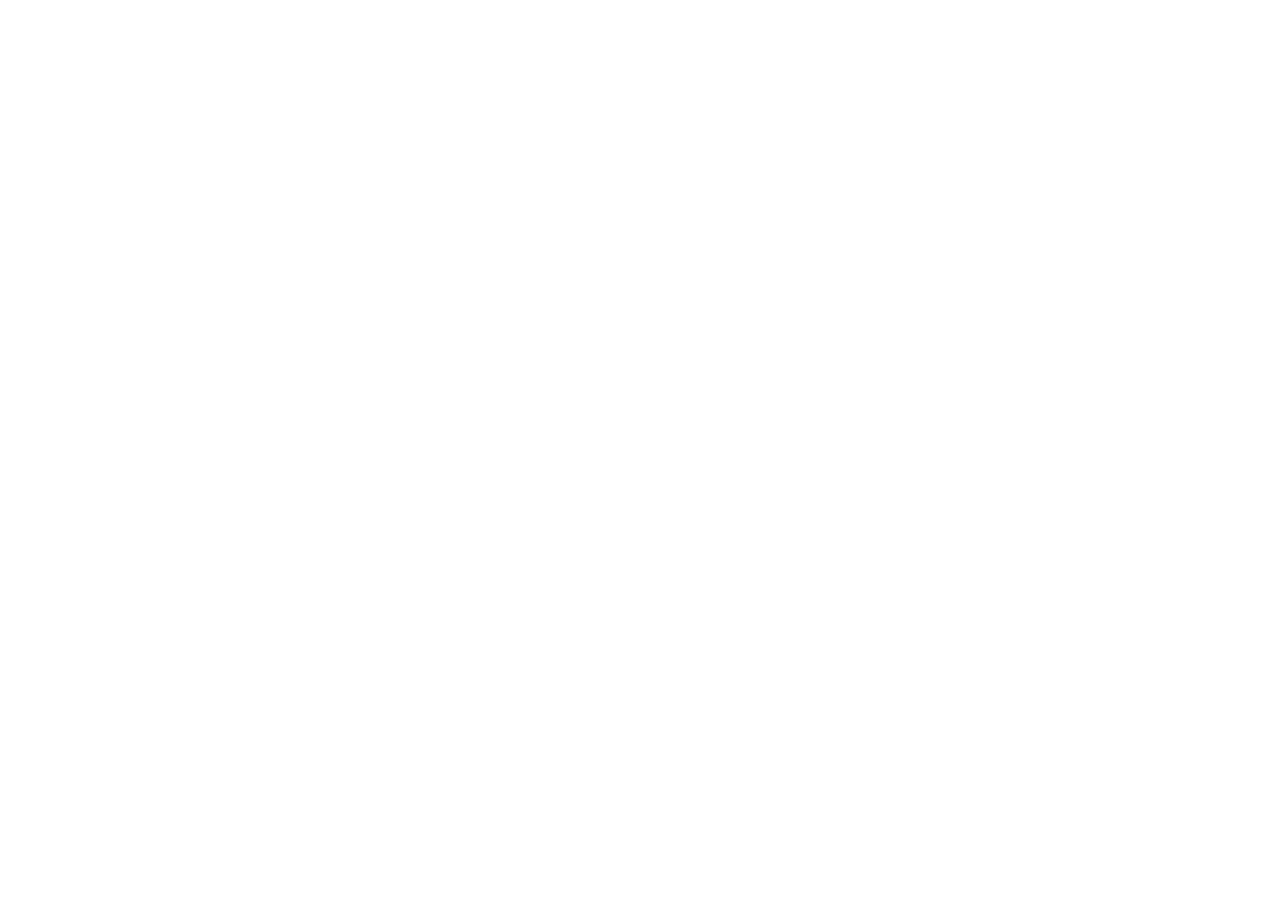
==== FyloLandingPage/index.html @ b5d731e4 "first commit" ====
<!DOCTYPE html>
<html lang="en">
<head>
    <meta charset="UTF-8">
    <meta http-equiv="X-UA-Compatible" content="IE=edge">
    <meta name="viewport" content="width=device-width, initial-scale=1.0">
    <title>Home Page</title>
</head>
<body>
    
</body>
</html>
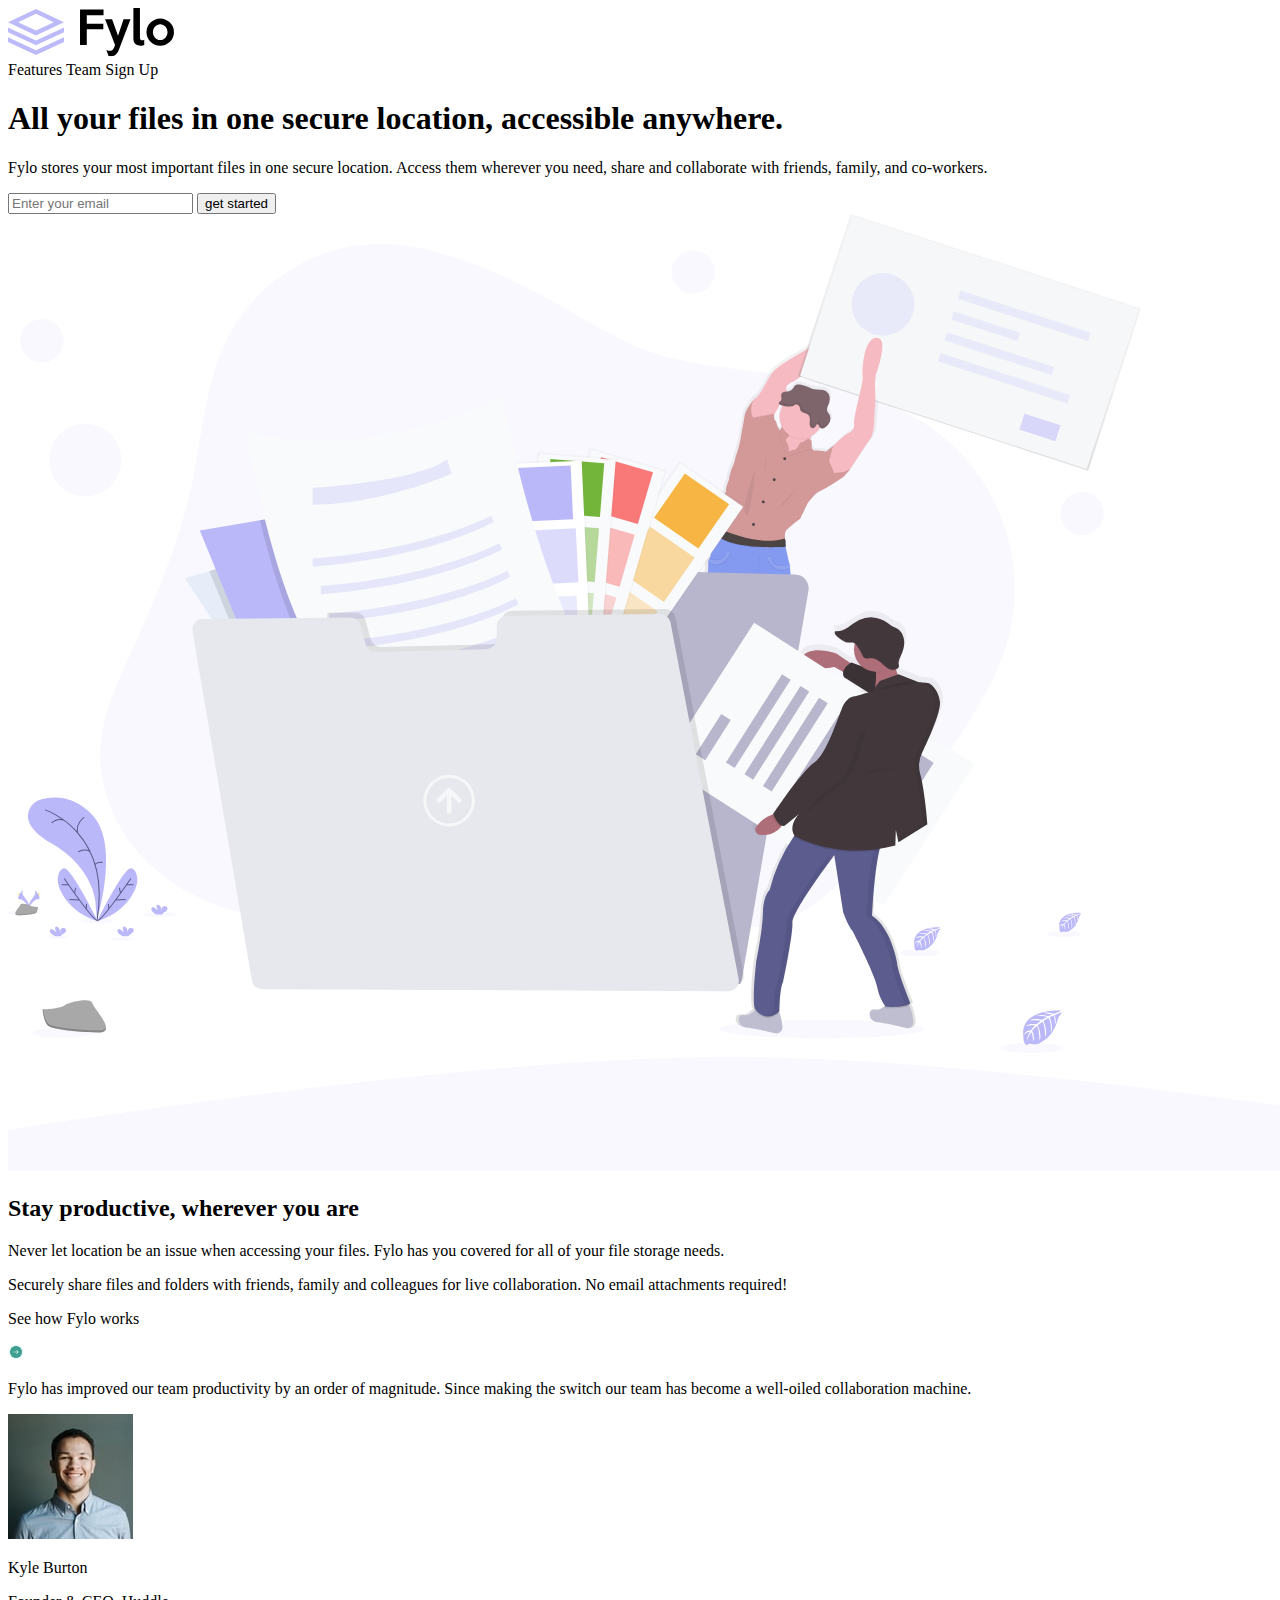
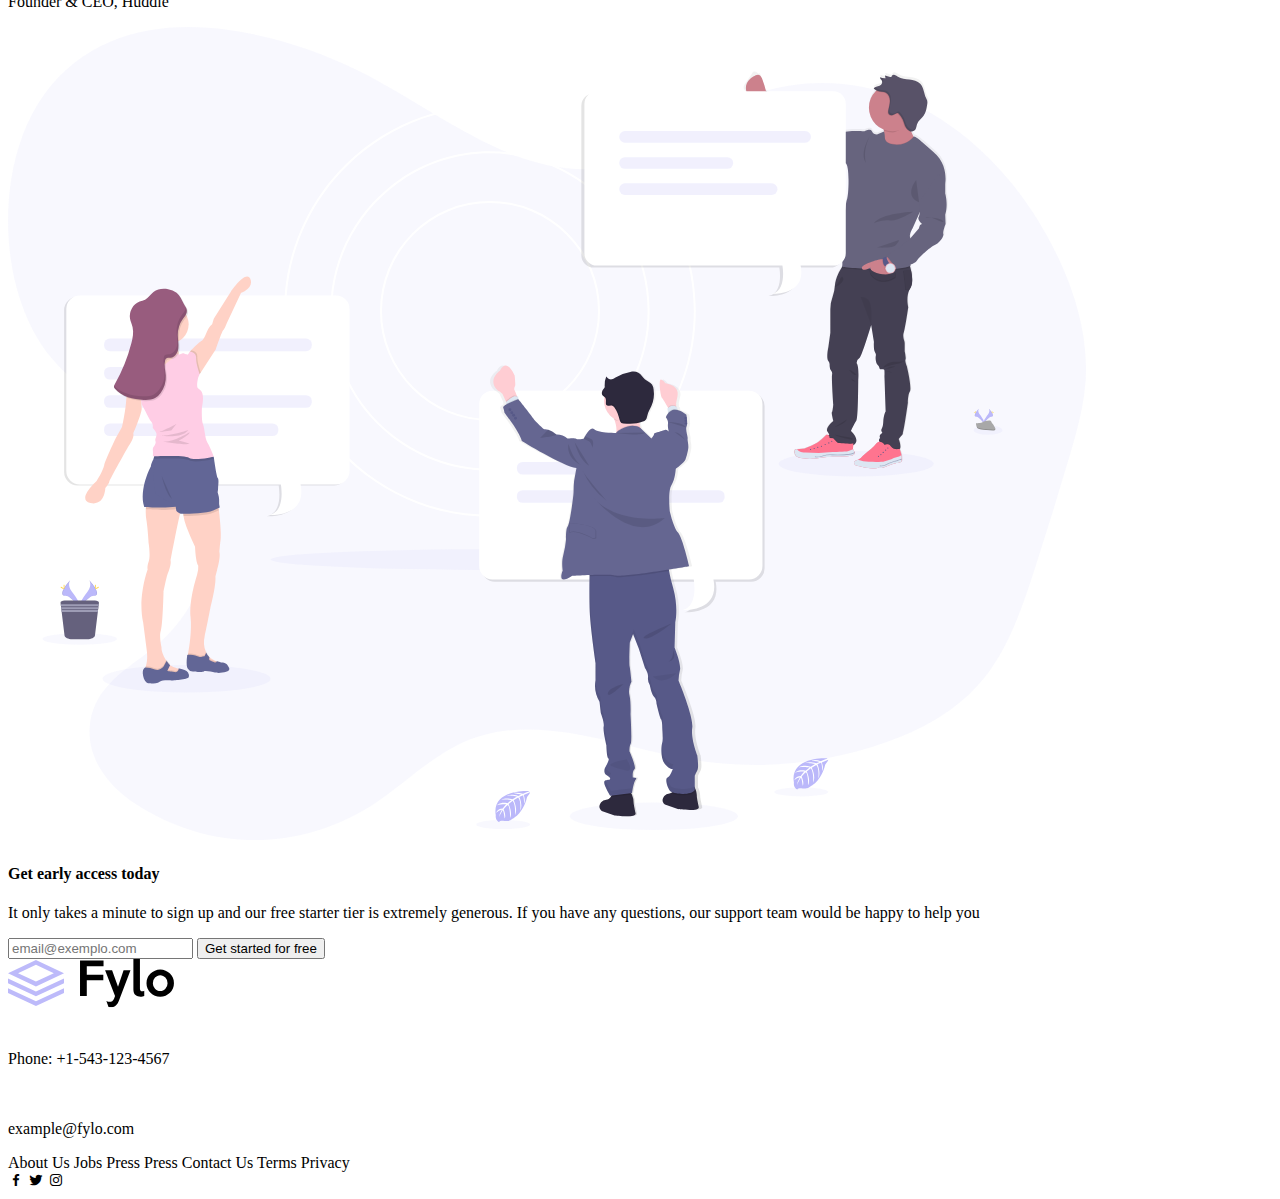
==== commit 104177a6: "html da pagina" ====
--- a/FyloLandingPage/index.html
+++ b/FyloLandingPage/index.html
@@ -4,9 +4,98 @@
     <meta charset="UTF-8">
     <meta http-equiv="X-UA-Compatible" content="IE=edge">
     <meta name="viewport" content="width=device-width, initial-scale=1.0">
+    <link rel="stylesheet" type="text/css" href="index.css"> 
+    <link href='https://unpkg.com/boxicons@2.1.1/css/boxicons.min.css' rel='stylesheet'>
     <title>Home Page</title>
 </head>
 <body>
+    <header class="cabecalho">
+        <img src="./images/logo.svg" class="cabecalho-logo">
+        <nav class="cabecalho-menu">
+            <a class="cabecalho-item">Features</a>
+            <a class="cabecalho-item">Team</a>
+            <a class="cabecalho-item">Sign Up</a>
+        </nav>
+    </header>
+
+    <main class="conteudo">
+
+        <section class="conteudo-principal">
+
+            <div class="conteudo-principal-escrito">
+                <h1 class="conteudo-principal-escrito-titulo">All your files in one secure location, accessible anywhere.</h1>
+                <p class="conteudo-principal-escrito-texto">Fylo stores your most important files in one secure location. Access them wherever you need, share and collaborate with friends, family, and co-workers.</p>
+                <input type="text" placeholder="Enter your email" class="conteudo-principal-escrito-caixa">
+                <input type="button" value="get started" class="conteudo-principal-escrito-botao">
+                <img src="./images/illustration-1.svg" class="conteudo-principal-escrito-ilustracao">
+            </div>  
+
+        </section>
+
+        <section class="conteudo-secundario">
+
+            <div class="conteudo-secundario-curva">
+                <img src="./images/bg-curve-desktop.svg" class="conteudo-secundario-curva-imagem">
+            </div>
+
+            <div class="conteudo-secundario-escrito">
+                <h2 class="conteudo-secundario-titulo">Stay productive, wherever you are</h2>
+                <p class="conteudo-secundario-paragrafo">Never let location be an issue when accessing your files. Fylo has you covered for all of your file storage needs.</p>
+                <p class="conteudo-secundario-paragrafo">Securely share files and folders with friends, family and colleagues for live collaboration. No email attachments required!</p>
+                <p class="conteudo-secundario-verde">See how Fylo works</p>
+                <img src="./images/icon-arrow.svg" class="conteudo-secundario-seta">
+
+                <div class="conteudo-secundario-caixa">
+                    <p class="conteudo-secundario-caixa-texto">Fylo has improved our team productivity by an order of magnitude. Since making the switch our team has become a well-oiled collaboration machine.</p>
+                    <img src="./images/avatar-testimonial.jpg" class="conteudo-secundario-caixa-imagem">
+                    <p class="conteudo-secundario-caixa-nome">Kyle Burton</p>
+                    <p class="conteudo-secundario-caixa-descricao">Founder & CEO, Huddle</p>
+                </div>
+
+                <img src="./images/illustration-2.svg" class="conteudo-secundario-ilustracao">
+            </div>           
+        </section>
+
+        <section class="conteudo-terceario">
+            <div class="conteudo-terceario-escrito">
+                <h4 class="conteudo-terceario-escrito-titulo">Get early access today</h4>
+                <p class="conteudo-terceario-escrito-paragrafo">It only takes a minute to sign up and our free starter tier is extremely generous. If you have any questions, our support team would be happy to help you</p>
+                <input type="text" placeholder="email@exemplo.com" class="conteudo-terceario-escrito-caixa">
+                <input type="button" value="Get started for free" class="conteudo-terceario-escrito-botao">
+            </div>
+        </section>
+    </main>
+
+    <footer class="conteudo-rodape">
+
+        <div class="conteudo-rodape-logo">
+            <img src="./images/logo.svg" class="conteudo-rodape-imagem">
+        </div>
+
+        <div class="conteudo-rodape-esquerda">
+            <img src="./images/icon-phone.svg" class="conteudo-rodape-esquerda-phone">
+            <p class="conteudo-rodape-esquerda-texto">Phone: +1-543-123-4567</p>
+            <img src="./images/icon-email.svg" class="conteudo-rodape-esquerda-email">
+            <p class="conteudo-rodape-esquerda-texto">example@fylo.com</p>
+        </div>
+
+        <div class="conteudo-rodape-menu">
+            <a class="conteudo-rodape-esquerda-item">About Us</a>
+            <a class="conteudo-rodape-esquerda-item">Jobs</a>
+            <a class="conteudo-rodape-esquerda-item">Press</a>
+            <a class="conteudo-rodape-esquerda-item">Press</a>
+            <a class="conteudo-rodape-esquerda-item">Contact Us</a>
+            <a class="conteudo-rodape-esquerda-item">Terms</a>
+            <a class="conteudo-rodape-esquerda-item">Privacy</a>
+        </div>
+
+        <div class="conteudo-rodape-direita">            
+            <i class='bx bxl-facebook'></i>
+            <i class='bx bxl-twitter' ></i>
+            <i class='bx bxl-instagram' ></i>
+        </div>
+
+    </footer>
     
 </body>
 </html>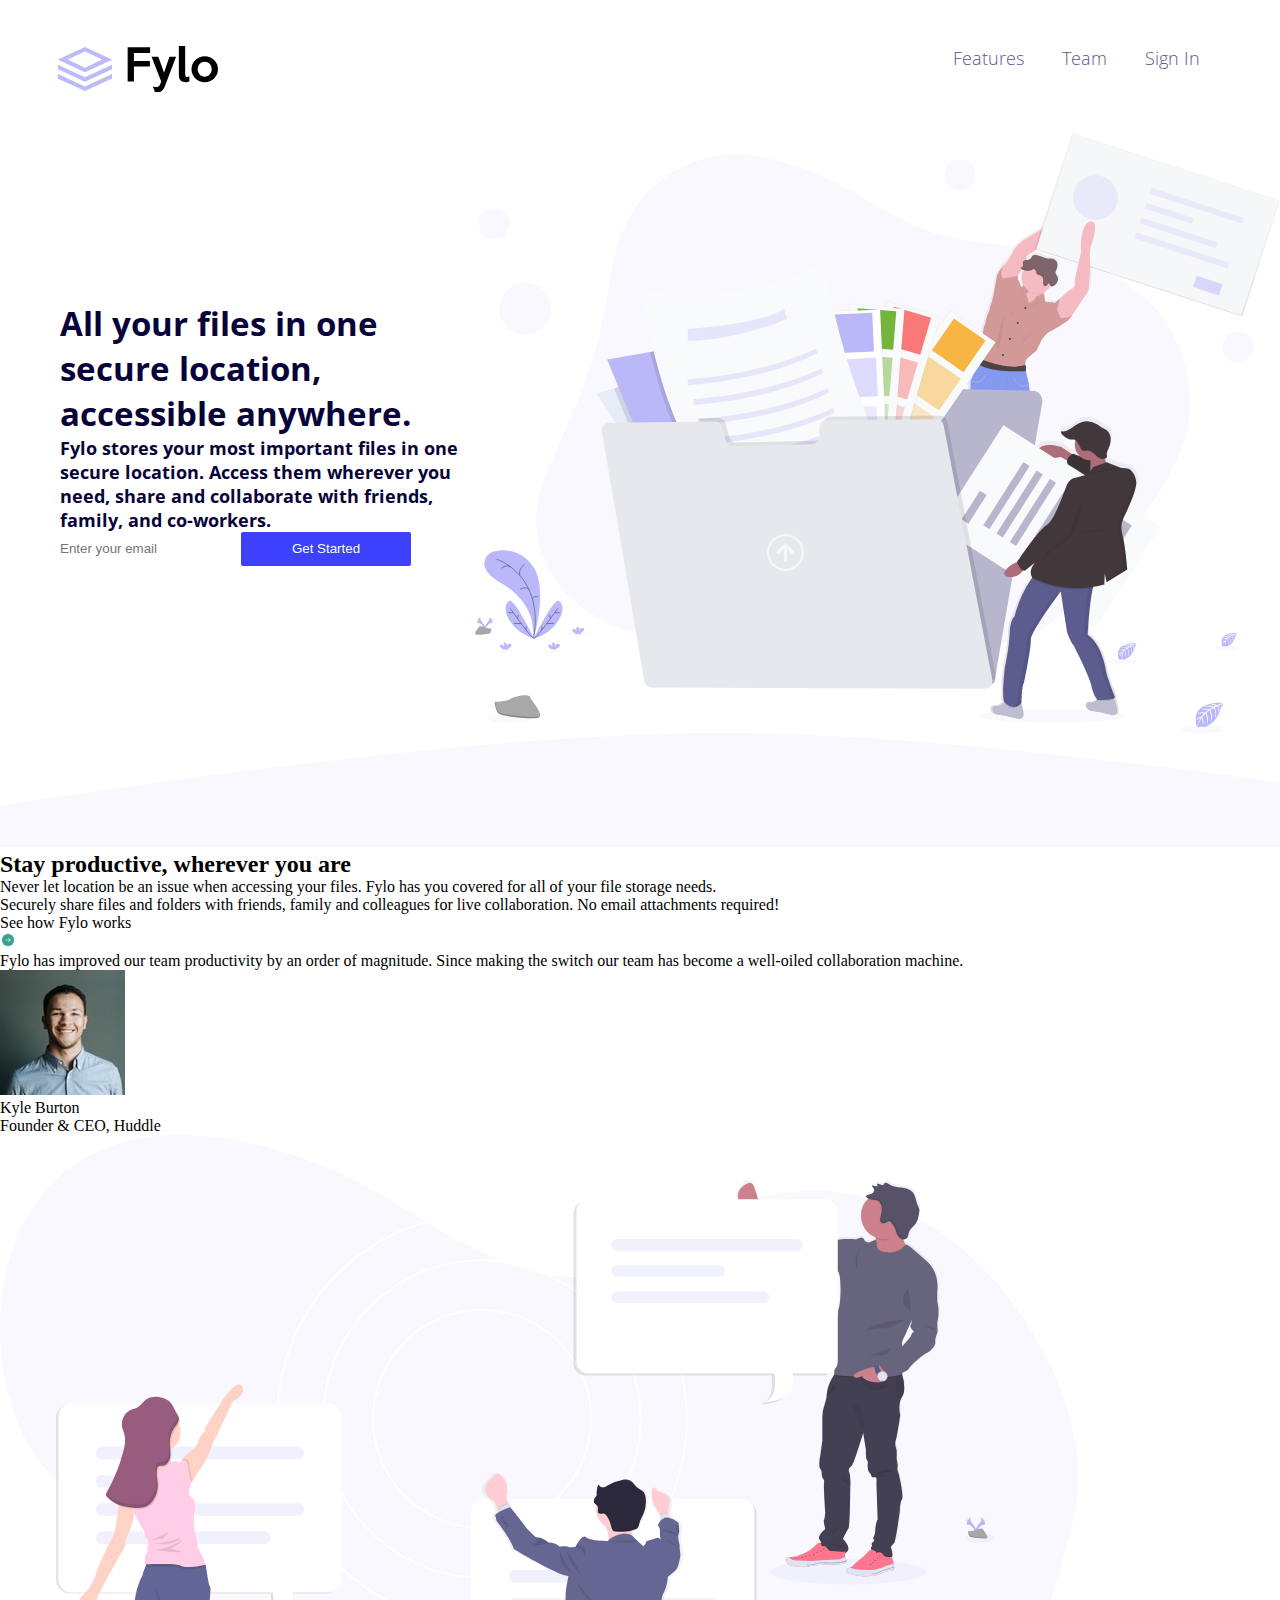
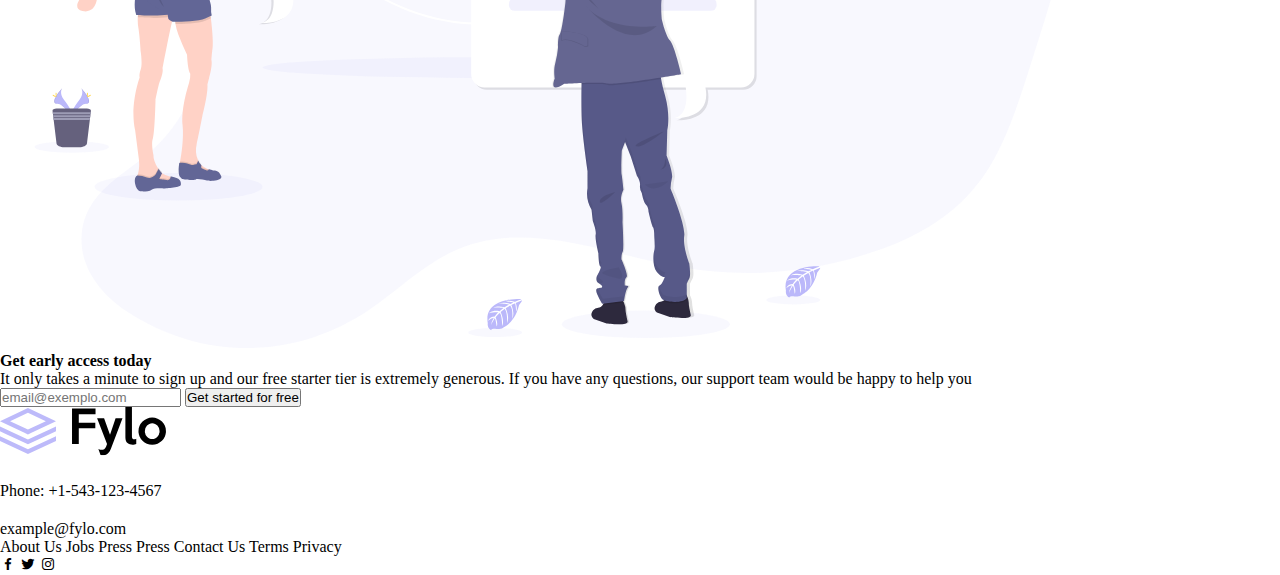
==== commit a696e7c6: "ajustando o css" ====
--- a/FyloLandingPage/index.html
+++ b/FyloLandingPage/index.html
@@ -14,22 +14,22 @@
         <nav class="cabecalho-menu">
             <a class="cabecalho-item">Features</a>
             <a class="cabecalho-item">Team</a>
-            <a class="cabecalho-item">Sign Up</a>
+            <a class="cabecalho-item">Sign In</a>
         </nav>
     </header>
 
     <main class="conteudo">
 
         <section class="conteudo-principal">
-
             <div class="conteudo-principal-escrito">
-                <h1 class="conteudo-principal-escrito-titulo">All your files in one secure location, accessible anywhere.</h1>
+                <h1 class="conteudo-principal-escrito-titulo"> All your files in one secure location,<br> accessible anywhere.</h1>
                 <p class="conteudo-principal-escrito-texto">Fylo stores your most important files in one secure location. Access them wherever you need, share and collaborate with friends, family, and co-workers.</p>
-                <input type="text" placeholder="Enter your email" class="conteudo-principal-escrito-caixa">
-                <input type="button" value="get started" class="conteudo-principal-escrito-botao">
-                <img src="./images/illustration-1.svg" class="conteudo-principal-escrito-ilustracao">
+                <div class="caixas">
+                <input type="email" placeholder="Enter your email" class="conteudo-principal-escrito-email">
+                <input type="button" value="Get Started" class="conteudo-principal-escrito-botao">
+                </div>                
             </div>  
-
+            <img src="./images/illustration-1.svg" class="conteudo-principal-escrito-ilustracao">
         </section>
 
         <section class="conteudo-secundario">
--- a/FyloLandingPage/index.css
+++ b/FyloLandingPage/index.css
@@ -0,0 +1,93 @@
+@import url('https://fonts.googleapis.com/css2?family=Open+Sans:wght@300&family=Raleway:wght@100&display=swap');
+
+* {
+    margin: 0;
+    padding: 0;
+    box-sizing: border-box;
+    text-decoration: none;
+}
+
+body {
+    font-size: 100%;
+}
+
+.cabecalho {
+    display: flex;
+    flex-direction: row;
+    justify-content: space-between;
+    padding-top: 6px;
+    padding-left: 18px;
+    margin: 40px;
+    margin-right: 80px;
+}
+
+.cabecalho-logo {
+    display: flex;
+    align-self: flex-start;
+    width: 160px;
+}
+
+.cabecalho-menu {
+    display: flex;
+    gap: 38px;
+}
+
+.cabecalho-item {
+    font-family: 'Open Sans', sans-serif;
+    color: #585989;
+    font-weight: 100;
+    font-size: 18px;
+}
+
+.conteudo-principal {
+    display: flex;
+    align-items: center;
+    padding-left: 60px;
+}
+
+.conteudo-principal-escrito {
+    display: flex;
+    flex-direction: column;
+    align-items: flex-start ;
+}
+
+.conteudo-principal-escrito-titulo{
+    font-family: 'Open Sans', sans-serif;
+    color: #070439;
+    font-weight: 700;
+    font-size: 33px;
+}
+
+.conteudo-principal-escrito-texto {
+    font-family: 'Open Sans', sans-serif;
+    color: #070439;
+    font-weight: 700;
+    font-size: 18px;
+    
+}
+
+.conteudo-principal-escrito-email {
+    border-radius: 4px;
+    border: none;
+    border-color: #4a42e4;;
+    
+}
+
+.conteudo-principal-escrito-botao {
+    background-color: rgba(33, 37, 250, 0.87);
+    color: azure;
+    width: 170px;
+    height: 34px;
+    border: none;
+    border-radius: 2px;
+    cursor: pointer;
+}
+
+.conteudo-principal-escrito-botao:hover {
+    background-color: rgba(0, 0, 255, 0.664);
+}
+
+.conteudo-principal-escrito-ilustracao {
+    width: 1100px;
+    height: 600px;
+}
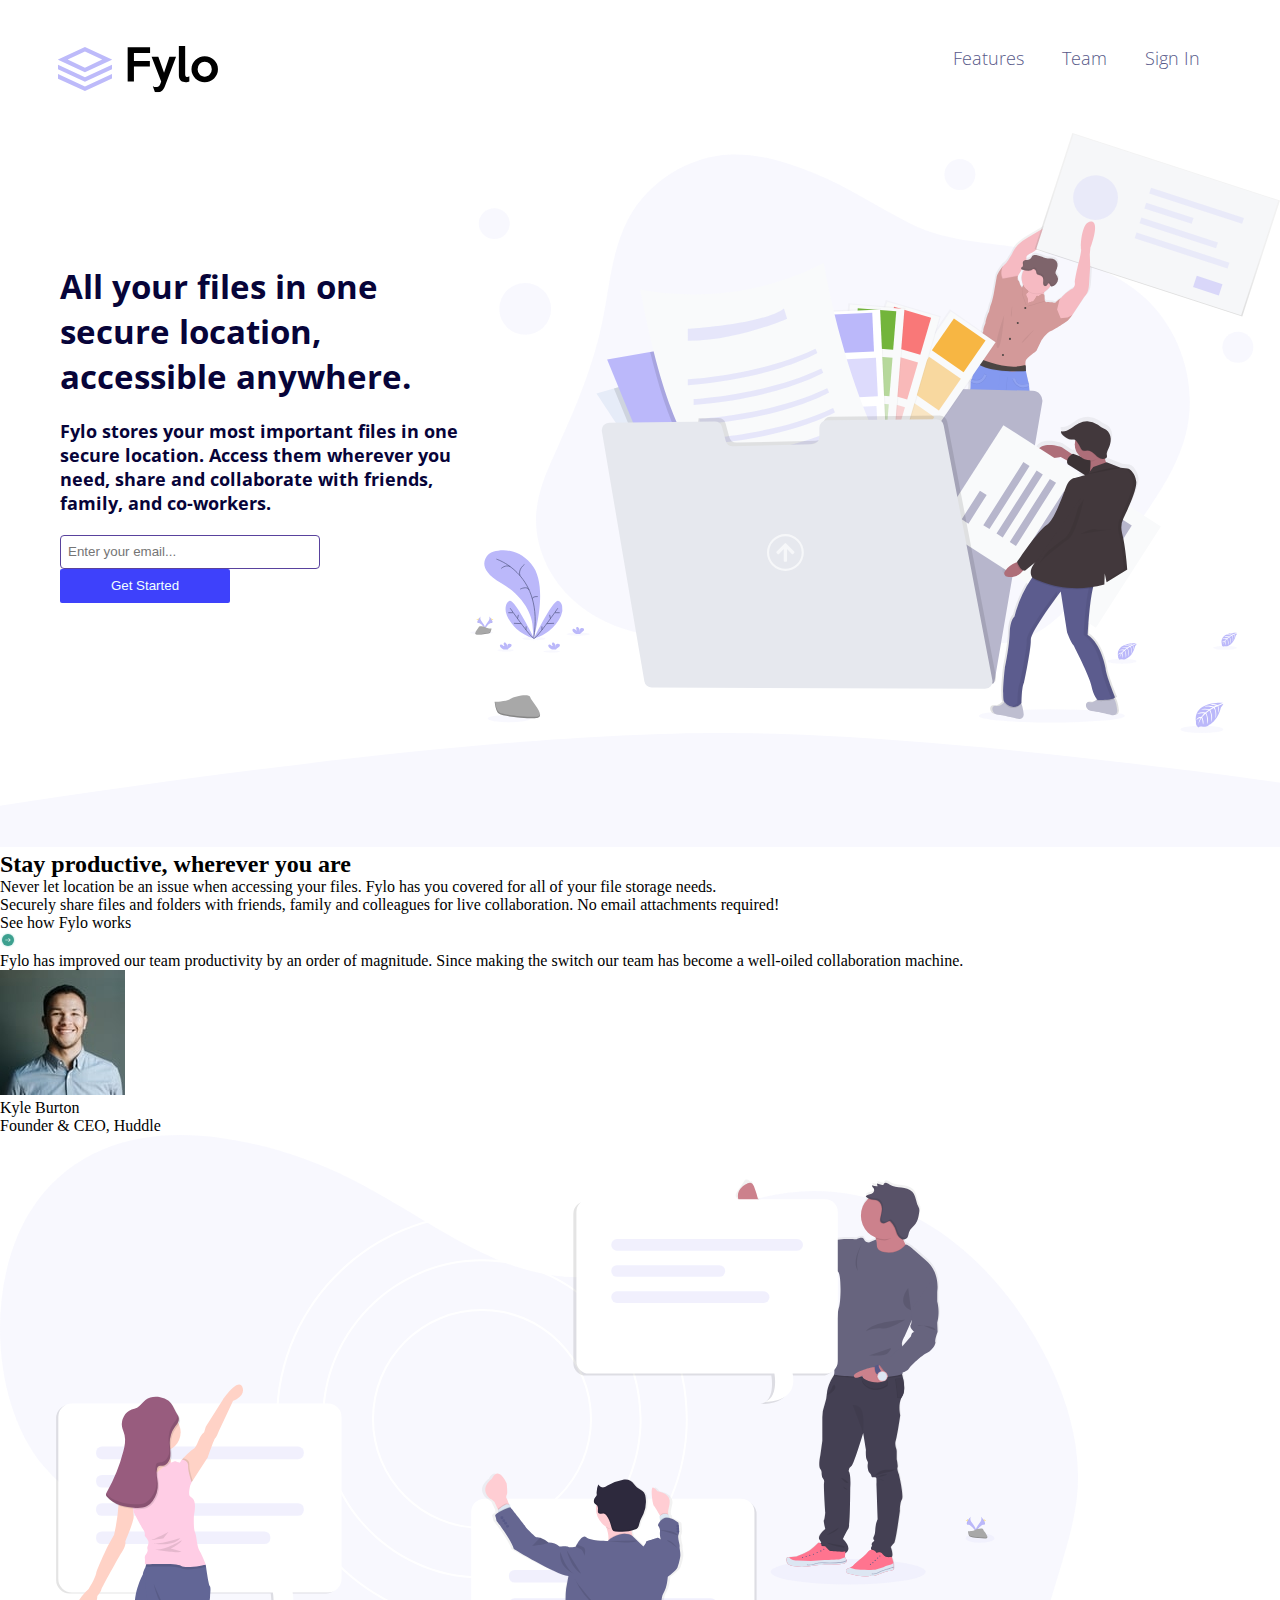
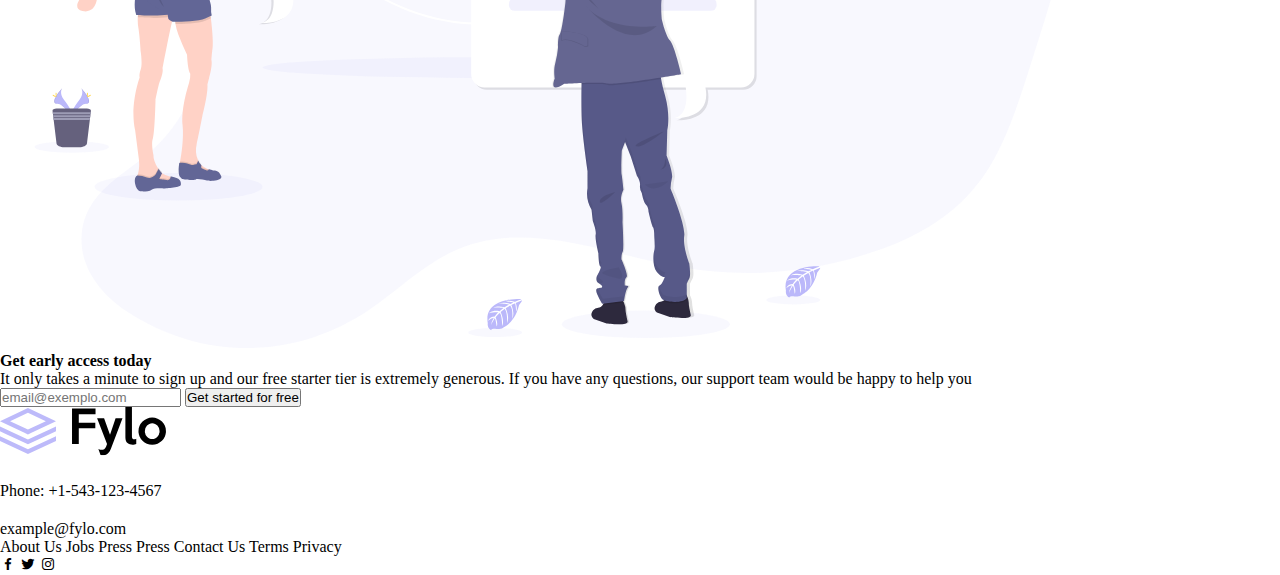
==== commit 68695808: "mais css" ====
--- a/FyloLandingPage/index.html
+++ b/FyloLandingPage/index.html
@@ -25,8 +25,8 @@
                 <h1 class="conteudo-principal-escrito-titulo"> All your files in one secure location,<br> accessible anywhere.</h1>
                 <p class="conteudo-principal-escrito-texto">Fylo stores your most important files in one secure location. Access them wherever you need, share and collaborate with friends, family, and co-workers.</p>
                 <div class="caixas">
-                <input type="email" placeholder="Enter your email" class="conteudo-principal-escrito-email">
-                <input type="button" value="Get Started" class="conteudo-principal-escrito-botao">
+                <input type="email" placeholder="Enter your email..." class="conteudo-principal-escrito-email" required>
+                <button type="submit" class="conteudo-principal-escrito-botao">Get Started</button>
                 </div>                
             </div>  
             <img src="./images/illustration-1.svg" class="conteudo-principal-escrito-ilustracao">
--- a/FyloLandingPage/index.css
+++ b/FyloLandingPage/index.css
@@ -56,6 +56,8 @@
     color: #070439;
     font-weight: 700;
     font-size: 33px;
+    margin-bottom: 20px;
+    
 }
 
 .conteudo-principal-escrito-texto {
@@ -63,14 +65,17 @@
     color: #070439;
     font-weight: 700;
     font-size: 18px;
-    
+    margin-bottom: 20px;
 }
+
 
 .conteudo-principal-escrito-email {
     border-radius: 4px;
-    border: none;
-    border-color: #4a42e4;;
-    
+    padding: 7px;
+    width: 260px;
+    height: 34px;
+    text-align: justify;
+    border: 1px solid #59429d;
 }
 
 .conteudo-principal-escrito-botao {
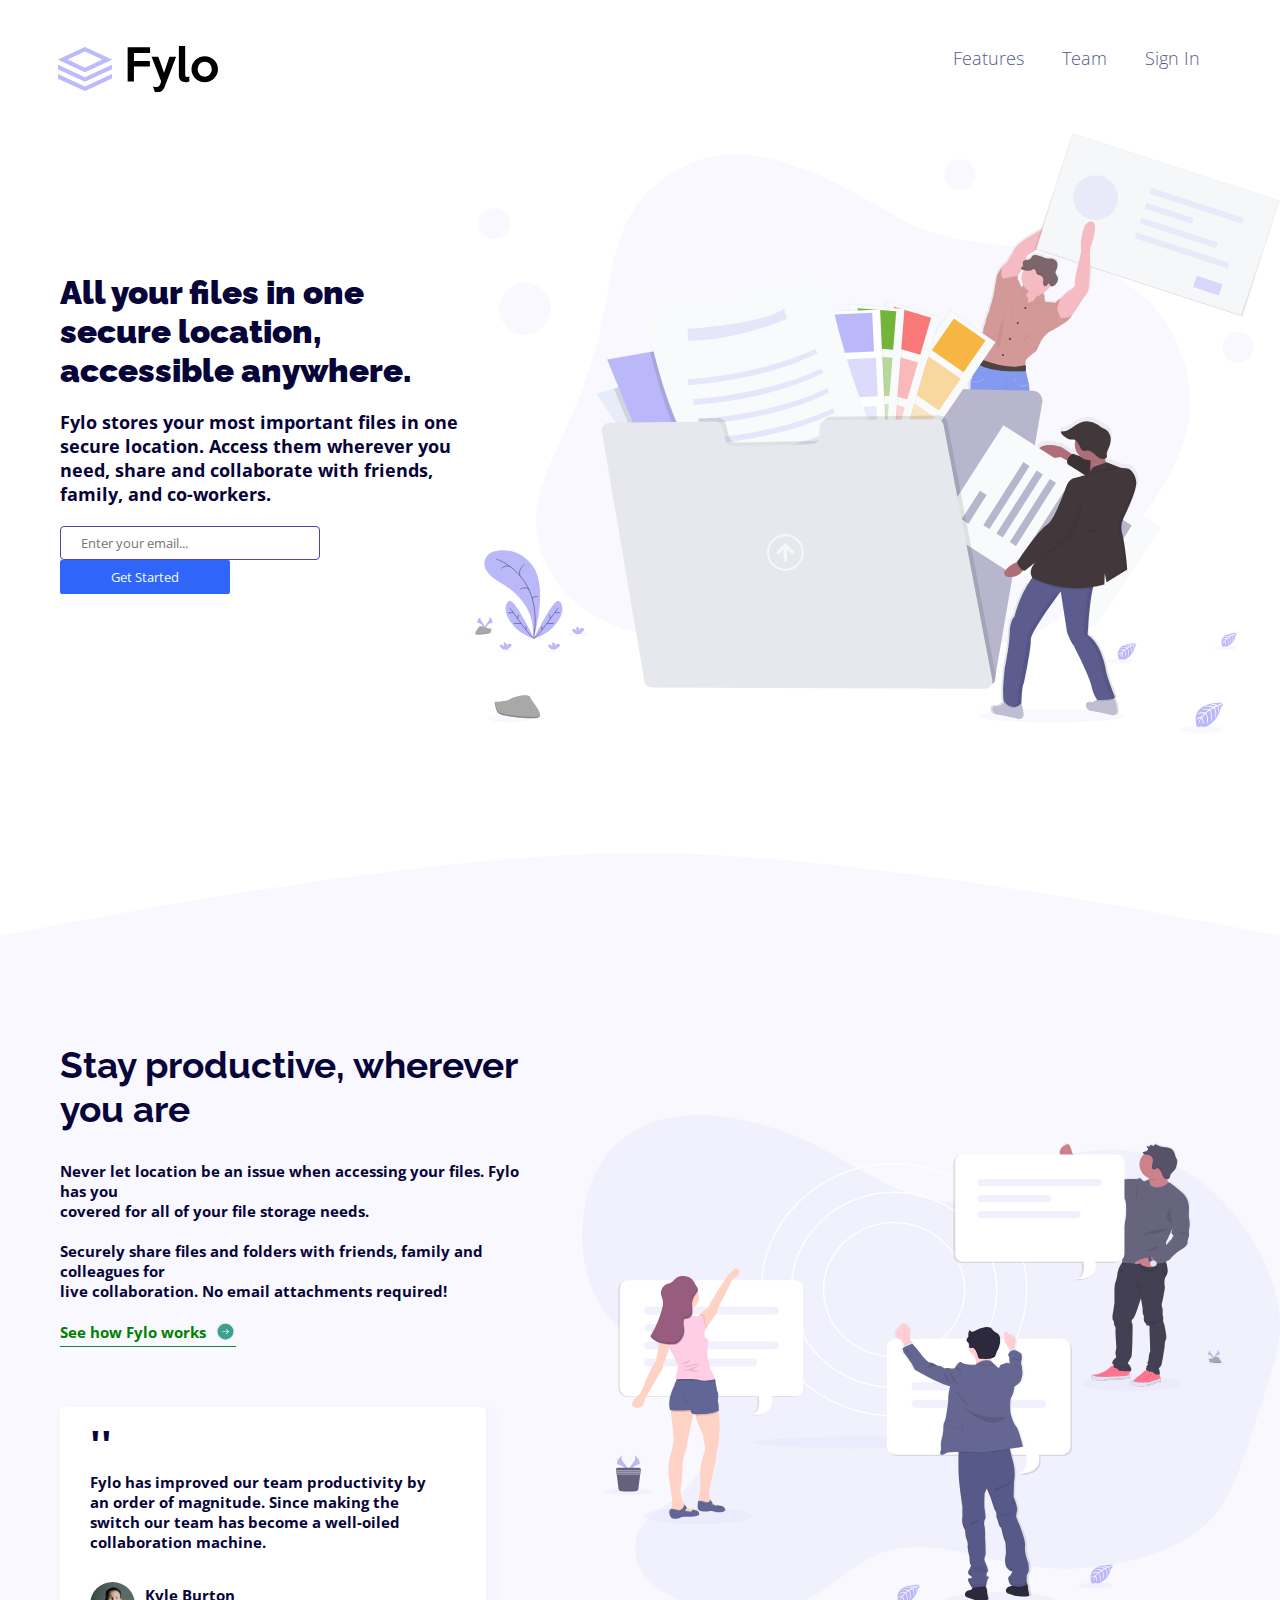
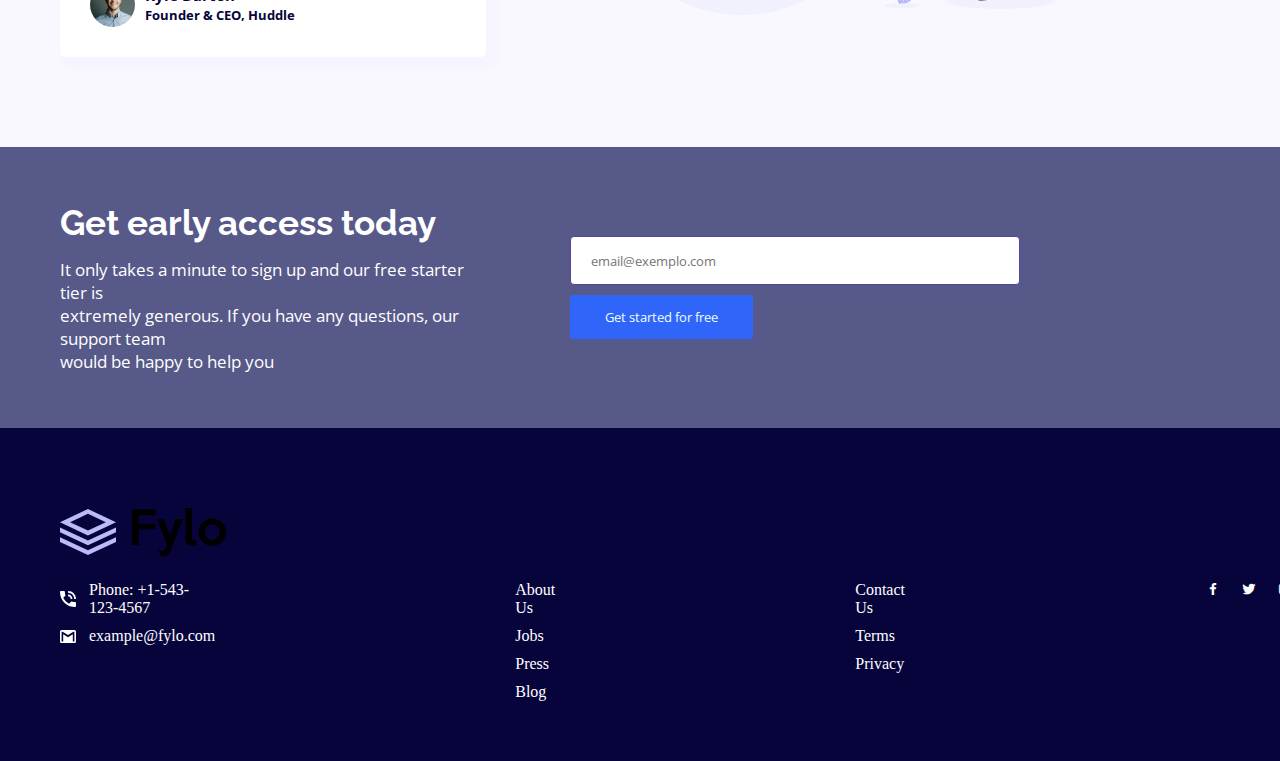
==== commit f7b023b6: "finalizado" ====
--- a/FyloLandingPage/index.html
+++ b/FyloLandingPage/index.html
@@ -31,70 +31,91 @@
             </div>  
             <img src="./images/illustration-1.svg" class="conteudo-principal-escrito-ilustracao">
         </section>
-
+        <img src="./images/bg-curve-desktop.svg" class="conteudo-secundario-curva">
         <section class="conteudo-secundario">
-
-            <div class="conteudo-secundario-curva">
-                <img src="./images/bg-curve-desktop.svg" class="conteudo-secundario-curva-imagem">
+         
+            <div class="conteudo-secundario-escrito">   
+                <h2 class="conteudo-secundario-titulo">Stay productive, wherever you are</h2>
+                <p class="conteudo-secundario-paragrafo1">Never let location be an issue when accessing your files. Fylo has you<br> covered for all of your file storage needs.</p>
+                <p class="conteudo-secundario-paragrafo2">Securely share files and folders with friends, family and colleagues for <br> live collaboration. No email attachments required!</p>
+                <span class="conteudo-secundario-verde">
+                    <p class="conteudo-secundario-verde-texto">See how Fylo works</p>
+                    <img src="./images/icon-arrow.svg" class="conteudo-secundario-seta">
+                </span>
+                
+            
+            
+            <div class="conteudo-secundario-caixa">
+                    <p class="conteudo-secundario-aspas">''</p>
+                    <p class="conteudo-secundario-caixa-texto">Fylo has improved our team productivity by<br> an order of magnitude. Since making the <br> switch our team has become a well-oiled <br>collaboration machine.</p>
+                    <span class="imagem-final">
+                        <img src="./images/avatar-testimonial.jpg" class="conteudo-secundario-caixa-imagem">
+                        <span class="nome-empresa">
+                            <p class="conteudo-secundario-caixa-nome">Kyle Burton</p>
+                            <p class="conteudo-secundario-caixa-descricao">Founder & CEO, Huddle</p>
+                        </span>                
+                    </span>
+                    
+            </div>
             </div>
 
-            <div class="conteudo-secundario-escrito">
-                <h2 class="conteudo-secundario-titulo">Stay productive, wherever you are</h2>
-                <p class="conteudo-secundario-paragrafo">Never let location be an issue when accessing your files. Fylo has you covered for all of your file storage needs.</p>
-                <p class="conteudo-secundario-paragrafo">Securely share files and folders with friends, family and colleagues for live collaboration. No email attachments required!</p>
-                <p class="conteudo-secundario-verde">See how Fylo works</p>
-                <img src="./images/icon-arrow.svg" class="conteudo-secundario-seta">
+            <img src="./images/illustration-2.svg" class="conteudo-secundario-ilustracao">
+                  
 
-                <div class="conteudo-secundario-caixa">
-                    <p class="conteudo-secundario-caixa-texto">Fylo has improved our team productivity by an order of magnitude. Since making the switch our team has become a well-oiled collaboration machine.</p>
-                    <img src="./images/avatar-testimonial.jpg" class="conteudo-secundario-caixa-imagem">
-                    <p class="conteudo-secundario-caixa-nome">Kyle Burton</p>
-                    <p class="conteudo-secundario-caixa-descricao">Founder & CEO, Huddle</p>
-                </div>
-
-                <img src="./images/illustration-2.svg" class="conteudo-secundario-ilustracao">
-            </div>           
         </section>
 
         <section class="conteudo-terceario">
             <div class="conteudo-terceario-escrito">
                 <h4 class="conteudo-terceario-escrito-titulo">Get early access today</h4>
-                <p class="conteudo-terceario-escrito-paragrafo">It only takes a minute to sign up and our free starter tier is extremely generous. If you have any questions, our support team would be happy to help you</p>
-                <input type="text" placeholder="email@exemplo.com" class="conteudo-terceario-escrito-caixa">
+                <p class="conteudo-terceario-escrito-paragrafo">It only takes a minute to sign up and our free starter tier is<br> extremely generous. If you have any questions, our support team<br> would be happy to help you</p>        
+            </div>
+            <div class="conteudo-terceario-escrito-caixa">
+                <input type="text" placeholder="email@exemplo.com" class="conteudo-terceario-escrito-email">
                 <input type="button" value="Get started for free" class="conteudo-terceario-escrito-botao">
             </div>
         </section>
     </main>
 
     <footer class="conteudo-rodape">
-
+        
         <div class="conteudo-rodape-logo">
             <img src="./images/logo.svg" class="conteudo-rodape-imagem">
         </div>
+        <div class="conteudo-rodape-texto">
+            <div class="conteudo-rodape-esquerda">
+            
+                <spam class="conteudo-rodape-esquerda-tele">
+                    <img src="./images/icon-phone.svg" class="conteudo-rodape-esquerda-phone">
+                    <p class="conteudo-rodape-esquerda-texto">Phone: +1-543-123-4567</p>
+                </spam>
+                <spam class="conteudo-rodape-esquerda-mail">
+                    <img src="./images/icon-email.svg" class="conteudo-rodape-esquerda-email">
+                    <p class="conteudo-rodape-esquerda-texto">example@fylo.com</p>
+                </spam>        
+            </div>
 
-        <div class="conteudo-rodape-esquerda">
-            <img src="./images/icon-phone.svg" class="conteudo-rodape-esquerda-phone">
-            <p class="conteudo-rodape-esquerda-texto">Phone: +1-543-123-4567</p>
-            <img src="./images/icon-email.svg" class="conteudo-rodape-esquerda-email">
-            <p class="conteudo-rodape-esquerda-texto">example@fylo.com</p>
+            <nav class="rodape-menu-1">
+                <a class="rodape-item">About Us</a>
+                <a class="rodape-item">Jobs</a>
+                <a class="rodape-item">Press</a>
+                <a class="rodape-item">Blog</a>
+                
+            </nav>
+
+            <nav class="rodape-menu-2">
+                <a class="rodape-item">Contact Us</a>
+                <a class="rodape-item">Terms</a>
+                <a class="rodape-item">Privacy</a>
+            </nav>
+
+            <div class="conteudo-rodape-direita">            
+                <i class='bx bxl-facebook'></i>
+                <i class='bx bxl-twitter' ></i>
+                <i class='bx bxl-instagram' ></i>
+            </div>
+
         </div>
-
-        <div class="conteudo-rodape-menu">
-            <a class="conteudo-rodape-esquerda-item">About Us</a>
-            <a class="conteudo-rodape-esquerda-item">Jobs</a>
-            <a class="conteudo-rodape-esquerda-item">Press</a>
-            <a class="conteudo-rodape-esquerda-item">Press</a>
-            <a class="conteudo-rodape-esquerda-item">Contact Us</a>
-            <a class="conteudo-rodape-esquerda-item">Terms</a>
-            <a class="conteudo-rodape-esquerda-item">Privacy</a>
-        </div>
-
-        <div class="conteudo-rodape-direita">            
-            <i class='bx bxl-facebook'></i>
-            <i class='bx bxl-twitter' ></i>
-            <i class='bx bxl-instagram' ></i>
-        </div>
-
+        
     </footer>
     
 </body>
--- a/FyloLandingPage/index.css
+++ b/FyloLandingPage/index.css
@@ -29,6 +29,7 @@
 
 .cabecalho-menu {
     display: flex;
+    flex-direction: row;
     gap: 38px;
 }
 
@@ -43,6 +44,7 @@
     display: flex;
     align-items: center;
     padding-left: 60px;
+    margin-bottom: 120px;
 }
 
 .conteudo-principal-escrito {
@@ -52,9 +54,9 @@
 }
 
 .conteudo-principal-escrito-titulo{
-    font-family: 'Open Sans', sans-serif;
+    font-family: 'Raleway', sans-serif;
     color: #070439;
-    font-weight: 700;
+    font-weight: 900;
     font-size: 33px;
     margin-bottom: 20px;
     
@@ -70,8 +72,9 @@
 
 
 .conteudo-principal-escrito-email {
+    font-family: 'Open Sans', sans-serif;
     border-radius: 4px;
-    padding: 7px;
+    padding-left: 20px;
     width: 260px;
     height: 34px;
     text-align: justify;
@@ -79,7 +82,8 @@
 }
 
 .conteudo-principal-escrito-botao {
-    background-color: rgba(33, 37, 250, 0.87);
+    font-family: 'Open Sans', sans-serif;
+    background-color: #2f65f9;
     color: azure;
     width: 170px;
     height: 34px;
@@ -96,3 +100,249 @@
     width: 1100px;
     height: 600px;
 }
+
+.conteudo-secundario-curva{
+    display: block;
+    width: 100%;
+    height: 130px;
+}
+
+.conteudo-secundario {
+    display: flex;
+    flex-direction: row;
+    align-items: center;
+    background-color: #f8f8fe;
+}
+
+.conteudo-secundario-escrito {
+    display: flex;
+    flex-direction: column;
+    align-items: flex-start;
+    font-family: 'Open Sans', sans-serif;
+    color: #070439;
+    font-weight: 700;
+    font-size: 18px;
+    margin-bottom: 20px;
+    padding: 60px;
+}
+
+.conteudo-secundario-titulo {
+    font-family: 'Raleway', sans-serif;
+    font-size: 37px;
+    padding-bottom: 30px;
+}
+
+.conteudo-secundario-paragrafo1 {
+    font-family: 'Open Sans', sans-serif;
+    font-size: 15px;
+    padding-bottom: 20px;
+}
+
+.conteudo-secundario-paragrafo2 {
+    font-family: 'Open Sans', sans-serif;
+    font-size: 15px;
+    padding-bottom: 20px;
+}
+
+.conteudo-secundario-verde {
+    font-family: 'Open Sans', sans-serif;
+    display: flex;
+    flex-direction: row;
+    align-items: center;
+    font-size: 15px;
+    gap: 10px;
+    padding-bottom: 4px;
+    color: green;
+    border-bottom: 0.8px solid #128a3a;
+    gap: 9px;
+
+}
+
+.conteudo-secundario-seta {
+    width: 21px;
+}
+
+.conteudo-secundario-caixa {
+    display: flex;
+    flex-direction: column;
+    margin: 10px;
+    background-color: white;
+    border-radius: 5px;
+    box-shadow: 6px 6px 6px 6px #f6f5ff;
+    padding: 30px;
+    padding-top: 10px;
+    padding-right: 60px;
+    margin-top: 60px;
+    margin-left: 0px;
+}
+
+.conteudo-secundario-aspas {
+    font-size: 40px;
+}
+
+.conteudo-secundario-caixa-texto{
+    font-size: 15px;
+}
+
+.imagem-final{
+    display: flex;
+    flex-direction: row;
+    align-items: center;
+    gap: 10px;
+    padding-top: 30px;
+}
+
+.conteudo-secundario-caixa-imagem{
+    width: 45px;
+    border-radius: 100%;
+}
+
+.nome-empresa{
+    display: flex;
+    flex-direction: column;
+}
+
+.conteudo-secundario-caixa-nome {
+    font-size: 15px;
+    font-weight: 700;
+    padding-bottom: 1px;
+}
+
+.conteudo-secundario-caixa-descricao{
+    font-size: 13px;
+    
+}
+
+.conteudo-secundario-ilustracao {
+    width: 900px;
+    height: 500px;
+}
+
+.conteudo-terceario {
+    display: flex;
+    flex-direction: row;
+    align-items: center;
+    gap: 100px;
+    justify-content: space-between;
+    background-color: #575989;
+    color: white;
+}
+
+.conteudo-terceario-escrito {
+    display: flex;
+    flex-direction: column;
+    padding-bottom: 55px;
+    padding-top: 55px;
+    padding-left: 60px;
+}
+
+.conteudo-terceario-escrito-titulo {
+    font-family: 'Raleway', sans-serif;
+    font-size: 35px;
+    padding-bottom: 15px;
+}
+
+.conteudo-terceario-escrito-paragrafo{
+    font-family: 'Open Sans', sans-serif;
+    font-size: 17px;
+}
+
+.conteudo-terceario-escrito-caixa {
+    font-family: 'Open Sans', sans-serif;
+    display: flex;
+    flex-direction: column;
+    padding-right: 260px;
+}
+
+.conteudo-terceario-escrito-email {
+    font-family: 'Open Sans', sans-serif;
+    padding-left: 20px;
+    margin-bottom: 10px;
+    border-radius: 4px;
+    border: 1px solid #59429d;
+    width: 450px;
+    height: 49px;
+    box-shadow: 6px 6px #56598c;
+}
+
+.conteudo-terceario-escrito-botao {
+    font-family: 'Open Sans', sans-serif;
+    background-color: #2f65f9;
+    color: azure;
+    width: 183px;
+    height: 44px;
+    border: none;
+    border-radius: 2px;
+    cursor: pointer;
+    box-shadow: 6px 6px #56598c;
+}
+
+.conteudo-terceario-escrito-botao:hover {
+    background-color: rgba(0, 0, 255, 0.664);
+}
+
+.conteudo-rodape {
+    background-color: #07043c;
+    color: white;
+    padding-left: 60px;
+}
+
+.conteudo-rodape-logo {
+    padding-top: 80px;
+    padding-bottom: 20px;
+}
+
+.conteudo-rodape-texto {
+    display: flex;
+    flex-direction: row;
+    gap: 300px;
+    padding-bottom: 60px;
+}
+
+.conteudo-rodape-esquerda {
+    display: flex;
+    flex-direction: column;
+}
+
+.conteudo-rodape-esquerda-tele{
+    display: flex;
+    flex-direction: row;
+    align-items: center;
+    gap: 13px;
+    padding-bottom: 10px;
+}
+
+.conteudo-rodape-esquerda-phone{  
+    width: 16px;
+}
+
+.conteudo-rodape-esquerda-mail{
+    display: flex;
+    flex-direction: row;
+    align-items: center;
+    gap: 13px;
+}
+
+.conteudo-rodape-esquerda-email {
+    width: 16px;
+    height: 13px;
+}
+
+.rodape-menu-1 {
+    display: flex;
+    flex-direction: column;
+    gap: 10px;
+}
+
+.rodape-menu-2 {
+    display: flex;
+    flex-direction: column;
+    gap: 10px;
+}
+
+.conteudo-rodape-direita {
+    display: flex;
+    flex-direction: row;
+    gap: 20px;
+    height: 50px;
+}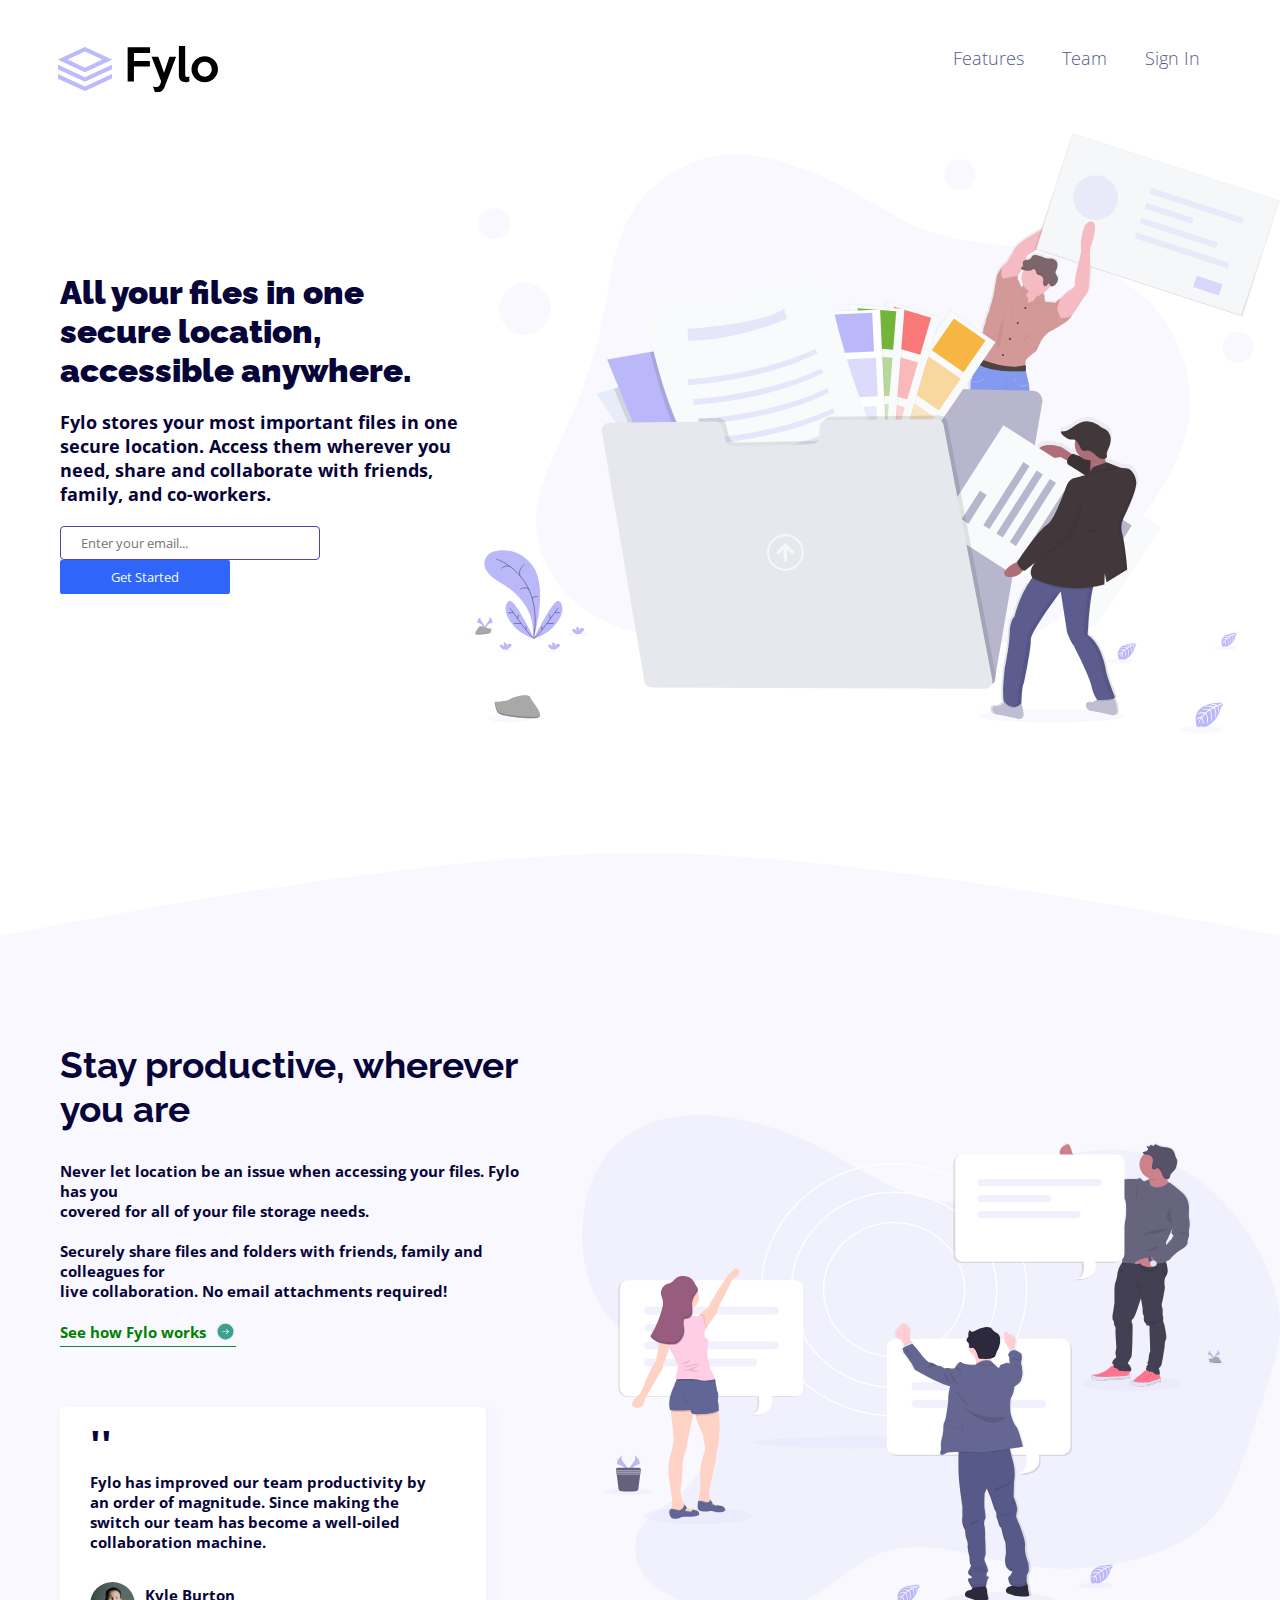
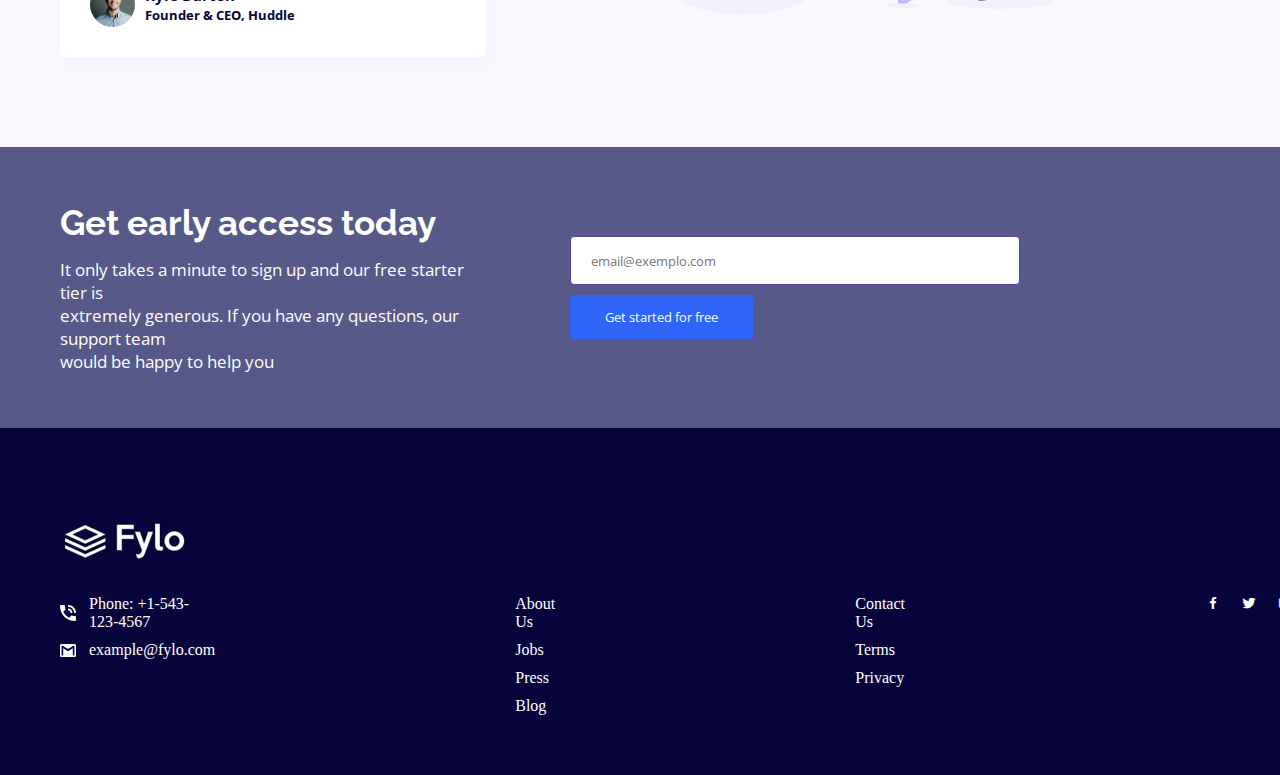
==== commit 61f5380c: "agora sim ta pronto" ====
--- a/FyloLandingPage/index.html
+++ b/FyloLandingPage/index.html
@@ -79,7 +79,7 @@
     <footer class="conteudo-rodape">
         
         <div class="conteudo-rodape-logo">
-            <img src="./images/logo.svg" class="conteudo-rodape-imagem">
+            <img src="./images/logoFinal.png" class="conteudo-rodape-imagem">
         </div>
         <div class="conteudo-rodape-texto">
             <div class="conteudo-rodape-esquerda">
--- a/FyloLandingPage/index.css
+++ b/FyloLandingPage/index.css
@@ -288,6 +288,7 @@
 }
 
 .conteudo-rodape-logo {
+    padding-left: none;
     padding-top: 80px;
     padding-bottom: 20px;
 }
